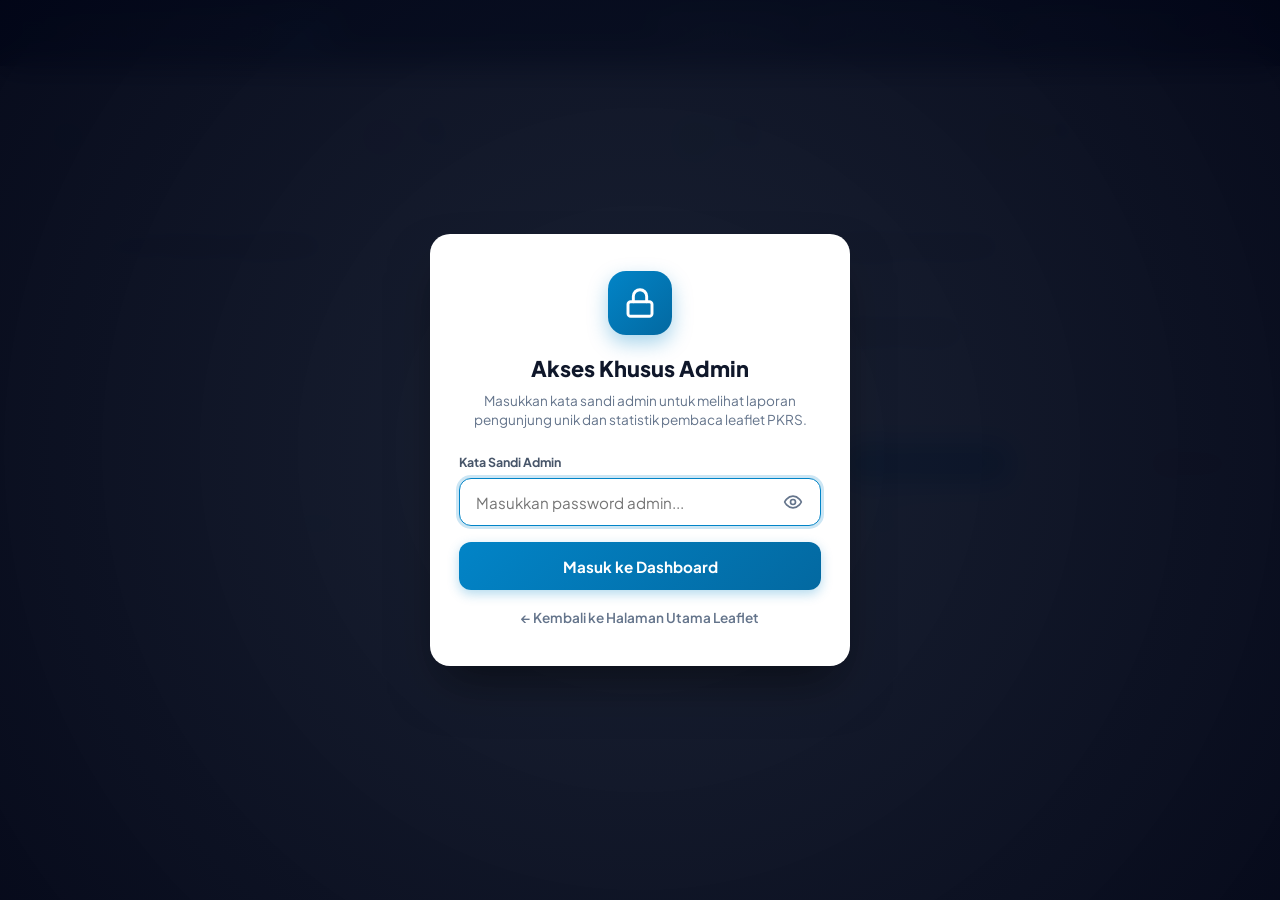
==== laporan.html @ 5af36d16 "feat: sistem pelacakan pengunjung unik (IP & Device ID) dan dashboard laporan admin terproteksi pass" ====
<!DOCTYPE html>
<html lang="id">
<head>
  <meta charset="UTF-8" />
  <meta name="viewport" content="width=device-width, initial-scale=1.0" />
  <title>Laporan Pengunjung Leaflet - Khusus Admin PKRS</title>
  
  <!-- Google Fonts: Plus Jakarta Sans -->
  <link rel="preconnect" href="https://fonts.googleapis.com" />
  <link rel="preconnect" href="https://fonts.gstatic.com" crossorigin />
  <link href="https://fonts.googleapis.com/css2?family=Plus+Jakarta+Sans:wght@400;500;600;700;800&display=swap" rel="stylesheet" />
  
  <!-- Stylesheets -->
  <link rel="stylesheet" href="css/styles.css" />
  
  <style>
    /* Admin Specific Dashboard Styling */
    :root {
      --admin-navy: #0f172a;
      --admin-card-bg: #ffffff;
      --admin-border: #e2e8f0;
    }

    body.admin-body {
      background-color: #f8fafc;
      color: #1e293b;
      min-height: 100vh;
      display: flex;
      flex-direction: column;
    }

    /* Auth Modal Screen */
    .auth-overlay {
      position: fixed;
      inset: 0;
      background: radial-gradient(circle at center, rgba(15, 23, 42, 0.95) 0%, rgba(2, 6, 23, 0.98) 100%);
      backdrop-filter: blur(16px);
      z-index: 1000;
      display: flex;
      align-items: center;
      justify-content: center;
      padding: 20px;
    }

    .auth-card {
      background: #ffffff;
      border-radius: 20px;
      width: 100%;
      max-width: 420px;
      padding: 36px 28px;
      box-shadow: 0 25px 50px -12px rgba(0, 0, 0, 0.5);
      border: 1px solid rgba(255, 255, 255, 0.2);
      text-align: center;
      animation: modalPop 0.3s cubic-bezier(0.16, 1, 0.3, 1) forwards;
    }

    .auth-icon-badge {
      width: 64px;
      height: 64px;
      border-radius: 18px;
      background: linear-gradient(135deg, #0284c7, #0369a1);
      color: white;
      display: flex;
      align-items: center;
      justify-content: center;
      margin: 0 auto 18px;
      box-shadow: 0 8px 20px rgba(2, 132, 199, 0.35);
    }

    .auth-title {
      font-size: 1.35rem;
      font-weight: 800;
      color: #0f172a;
      margin-bottom: 6px;
    }

    .auth-subtitle {
      font-size: 0.85rem;
      color: #64748b;
      margin-bottom: 24px;
      line-height: 1.4;
    }

    .auth-input-group {
      position: relative;
      margin-bottom: 16px;
      text-align: left;
    }

    .auth-input-label {
      font-size: 0.775rem;
      font-weight: 700;
      color: #475569;
      display: block;
      margin-bottom: 6px;
    }

    .auth-input-box {
      position: relative;
      display: flex;
      align-items: center;
    }

    .auth-input {
      width: 100%;
      height: 48px;
      padding: 0 44px 0 16px;
      border: 1.5px solid #cbd5e1;
      border-radius: 12px;
      font-size: 0.95rem;
      font-family: inherit;
      outline: none;
      transition: all 0.2s ease;
    }

    .auth-input:focus {
      border-color: #0284c7;
      box-shadow: 0 0 0 3px rgba(2, 132, 199, 0.2);
    }

    .auth-toggle-pwd {
      position: absolute;
      right: 12px;
      background: none;
      border: none;
      color: #64748b;
      cursor: pointer;
      padding: 6px;
      display: flex;
      align-items: center;
      justify-content: center;
    }

    .auth-error-msg {
      font-size: 0.825rem;
      color: #dc2626;
      background: #fef2f2;
      border: 1px solid #fecaca;
      border-radius: 8px;
      padding: 8px 12px;
      margin-bottom: 16px;
      display: none;
    }

    .auth-btn-submit {
      width: 100%;
      height: 48px;
      background: linear-gradient(135deg, #0284c7, #0369a1);
      color: white;
      border: none;
      border-radius: 12px;
      font-size: 0.95rem;
      font-weight: 700;
      font-family: inherit;
      cursor: pointer;
      box-shadow: 0 4px 12px rgba(2, 132, 199, 0.3);
      transition: all 0.2s ease;
    }

    .auth-btn-submit:hover {
      transform: translateY(-1px);
      box-shadow: 0 6px 16px rgba(2, 132, 199, 0.4);
    }

    .auth-back-link {
      display: inline-block;
      margin-top: 18px;
      font-size: 0.85rem;
      color: #64748b;
      text-decoration: none;
      font-weight: 600;
    }

    .auth-back-link:hover {
      color: #0284c7;
    }

    /* Admin Navbar */
    .admin-navbar {
      background: #0f172a;
      color: white;
      padding: 14px 0;
      box-shadow: 0 4px 12px rgba(0, 0, 0, 0.15);
      position: sticky;
      top: 0;
      z-index: 40;
    }

    .admin-nav-container {
      max-width: 1280px;
      margin: 0 auto;
      padding: 0 20px;
      display: flex;
      align-items: center;
      justify-content: space-between;
      gap: 16px;
      flex-wrap: wrap;
    }

    .admin-brand {
      display: flex;
      align-items: center;
      gap: 12px;
    }

    .admin-badge {
      background: #0284c7;
      color: white;
      font-size: 0.7rem;
      font-weight: 800;
      padding: 3px 8px;
      border-radius: 6px;
      letter-spacing: 0.5px;
    }

    .admin-nav-actions {
      display: flex;
      align-items: center;
      gap: 10px;
      flex-wrap: wrap;
    }

    .admin-btn {
      display: inline-flex;
      align-items: center;
      gap: 6px;
      font-size: 0.8125rem;
      font-weight: 600;
      padding: 8px 14px;
      border-radius: 8px;
      border: 1px solid rgba(255, 255, 255, 0.15);
      background: rgba(255, 255, 255, 0.08);
      color: #f1f5f9;
      cursor: pointer;
      text-decoration: none;
      transition: all 0.2s ease;
    }

    .admin-btn:hover {
      background: rgba(255, 255, 255, 0.18);
      color: white;
    }

    .admin-btn-primary {
      background: #0284c7;
      border-color: #0284c7;
    }

    .admin-btn-primary:hover {
      background: #0369a1;
    }

    .admin-btn-danger {
      background: rgba(220, 38, 38, 0.2);
      color: #fca5a5;
      border-color: rgba(220, 38, 38, 0.4);
    }

    .admin-btn-danger:hover {
      background: #dc2626;
      color: white;
    }

    /* Main Dashboard Layout */
    .admin-main {
      max-width: 1280px;
      margin: 24px auto;
      padding: 0 20px 48px;
      flex: 1;
      width: 100%;
    }

    /* KPI Summary Cards Grid */
    .kpi-grid {
      display: grid;
      grid-template-columns: repeat(auto-fit, minmax(240px, 1fr));
      gap: 16px;
      margin-bottom: 24px;
    }

    .kpi-card {
      background: white;
      border-radius: 16px;
      padding: 20px;
      border: 1px solid #e2e8f0;
      box-shadow: 0 2px 6px rgba(0, 0, 0, 0.03);
      display: flex;
      align-items: center;
      gap: 16px;
    }

    .kpi-icon-wrap {
      width: 52px;
      height: 52px;
      border-radius: 14px;
      display: flex;
      align-items: center;
      justify-content: center;
      flex-shrink: 0;
    }

    .kpi-icon-blue { background: #e0f2fe; color: #0284c7; }
    .kpi-icon-green { background: #dcfce7; color: #16a34a; }
    .kpi-icon-purple { background: #f3e8ff; color: #9333ea; }
    .kpi-icon-amber { background: #fef3c7; color: #d97706; }

    .kpi-value {
      font-size: 1.75rem;
      font-weight: 800;
      color: #0f172a;
      line-height: 1.1;
    }

    .kpi-label {
      font-size: 0.8rem;
      color: #64748b;
      font-weight: 600;
      margin-top: 4px;
    }

    /* Insights Section (Top Leaflet & Categories) */
    .insights-grid {
      display: grid;
      grid-template-columns: 1.5fr 1fr;
      gap: 18px;
      margin-bottom: 24px;
    }

    .insight-card {
      background: white;
      border-radius: 16px;
      border: 1px solid #e2e8f0;
      padding: 22px;
      box-shadow: 0 2px 6px rgba(0, 0, 0, 0.03);
    }

    .insight-card-title {
      font-size: 1.05rem;
      font-weight: 800;
      color: #0f172a;
      margin-bottom: 16px;
      display: flex;
      align-items: center;
      justify-content: space-between;
    }

    .top-item-row {
      margin-bottom: 14px;
    }

    .top-item-meta {
      display: flex;
      justify-content: space-between;
      font-size: 0.85rem;
      font-weight: 600;
      margin-bottom: 6px;
    }

    .top-item-bar-bg {
      height: 8px;
      background: #f1f5f9;
      border-radius: 999px;
      overflow: hidden;
    }

    .top-item-bar-fill {
      height: 100%;
      background: linear-gradient(90deg, #0284c7, #38bdf8);
      border-radius: 999px;
      transition: width 0.5s ease;
    }

    /* Table Toolbar */
    .table-toolbar {
      background: white;
      border-radius: 16px 16px 0 0;
      border: 1px solid #e2e8f0;
      border-bottom: none;
      padding: 16px 20px;
      display: flex;
      align-items: center;
      justify-content: space-between;
      gap: 12px;
      flex-wrap: wrap;
    }

    .table-toolbar-left {
      display: flex;
      align-items: center;
      gap: 10px;
      flex: 1;
      min-width: 260px;
    }

    .table-search-input {
      width: 100%;
      max-width: 320px;
      height: 40px;
      padding: 0 14px;
      border: 1px solid #cbd5e1;
      border-radius: 8px;
      font-size: 0.85rem;
      font-family: inherit;
      outline: none;
    }

    .table-filter-select {
      height: 40px;
      padding: 0 12px;
      border: 1px solid #cbd5e1;
      border-radius: 8px;
      font-size: 0.85rem;
      font-family: inherit;
      background: white;
      outline: none;
    }

    .table-toolbar-right {
      display: flex;
      align-items: center;
      gap: 8px;
    }

    /* Logs Table Card */
    .table-container {
      background: white;
      border: 1px solid #e2e8f0;
      border-radius: 0 0 16px 16px;
      overflow-x: auto;
      box-shadow: 0 2px 6px rgba(0, 0, 0, 0.03);
    }

    .data-table {
      width: 100%;
      border-collapse: collapse;
      text-align: left;
      font-size: 0.85rem;
    }

    .data-table th {
      background: #f8fafc;
      color: #475569;
      font-weight: 700;
      padding: 12px 16px;
      border-bottom: 1.5px solid #e2e8f0;
      white-space: nowrap;
    }

    .data-table td {
      padding: 12px 16px;
      border-bottom: 1px solid #f1f5f9;
      color: #1e293b;
      vertical-align: middle;
    }

    .data-table tr:hover td {
      background: #f8fafc;
    }

    .badge-ip {
      font-family: monospace;
      background: #f1f5f9;
      color: #0f172a;
      padding: 3px 7px;
      border-radius: 6px;
      font-size: 0.775rem;
      border: 1px solid #e2e8f0;
    }

    .badge-user {
      font-family: monospace;
      background: #eff6ff;
      color: #1d4ed8;
      padding: 3px 7px;
      border-radius: 6px;
      font-size: 0.775rem;
      font-weight: 700;
    }

    .badge-action-preview {
      background: #e0f2fe;
      color: #0369a1;
      font-weight: 700;
      font-size: 0.75rem;
      padding: 3px 8px;
      border-radius: 999px;
    }

    .badge-action-download {
      background: #dcfce7;
      color: #15803d;
      font-weight: 700;
      font-size: 0.75rem;
      padding: 3px 8px;
      border-radius: 999px;
    }

    .badge-action-drive {
      background: #ffedd5;
      color: #c2410c;
      font-weight: 700;
      font-size: 0.75rem;
      padding: 3px 8px;
      border-radius: 999px;
    }

    /* Modal Panduan Webhook */
    .guide-modal {
      position: fixed;
      inset: 0;
      background: rgba(15, 23, 42, 0.75);
      backdrop-filter: blur(8px);
      z-index: 200;
      display: none;
      align-items: center;
      justify-content: center;
      padding: 20px;
    }

    .guide-modal.active {
      display: flex;
    }

    .guide-window {
      background: white;
      border-radius: 20px;
      width: 100%;
      max-width: 680px;
      max-height: 90vh;
      display: flex;
      flex-direction: column;
      overflow: hidden;
      box-shadow: 0 25px 50px -12px rgba(0, 0, 0, 0.35);
    }

    .guide-header {
      padding: 18px 24px;
      border-bottom: 1px solid #e2e8f0;
      display: flex;
      align-items: center;
      justify-content: space-between;
    }

    .guide-body {
      padding: 24px;
      overflow-y: auto;
      font-size: 0.9rem;
      line-height: 1.6;
    }

    .code-block-box {
      background: #0f172a;
      color: #e2e8f0;
      padding: 14px;
      border-radius: 10px;
      font-family: monospace;
      font-size: 0.8rem;
      overflow-x: auto;
      margin: 12px 0;
      position: relative;
    }

    /* Print Styles */
    @media print {
      .auth-overlay, .admin-navbar, .table-toolbar, .guide-modal {
        display: none !important;
      }
      body { background: white !important; }
      .admin-main { max-width: 100% !important; margin: 0 !important; padding: 0 !important; }
      .kpi-card, .insight-card, .table-container { border: 1px solid #ccc !important; box-shadow: none !important; }
    }

    /* Responsive */
    @media (max-width: 768px) {
      .insights-grid { grid-template-columns: 1fr; }
      .table-toolbar { flex-direction: column; align-items: stretch; }
      .table-toolbar-left { flex-direction: column; }
      .table-search-input { max-width: 100%; }
      .admin-nav-actions { width: 100%; justify-content: flex-start; }
    }
  </style>
</head>
<body class="admin-body">

  <!-- 1. Overlay Login Password -->
  <div class="auth-overlay" id="auth-overlay">
    <div class="auth-card">
      <div class="auth-icon-badge">
        <svg width="32" height="32" viewBox="0 0 24 24" fill="none" stroke="currentColor" stroke-width="2.2" stroke-linecap="round" stroke-linejoin="round">
          <rect width="18" height="11" x="3" y="11" rx="2" ry="2"/>
          <path d="M7 11V7a5 5 0 0 1 10 0v4"/>
        </svg>
      </div>
      <h1 class="auth-title">Akses Khusus Admin</h1>
      <p class="auth-subtitle">Masukkan kata sandi admin untuk melihat laporan pengunjung unik dan statistik pembaca leaflet PKRS.</p>

      <div class="auth-error-msg" id="auth-error">Kata sandi yang Anda masukkan salah!</div>

      <form id="auth-form" onsubmit="handleAuthSubmit(event)">
        <div class="auth-input-group">
          <label class="auth-input-label" for="admin-pwd">Kata Sandi Admin</label>
          <div class="auth-input-box">
            <input 
              type="password" 
              id="admin-pwd" 
              class="auth-input" 
              placeholder="Masukkan password admin..." 
              required 
              autocomplete="current-password"
            />
            <button type="button" class="auth-toggle-pwd" id="auth-toggle-btn" title="Lihat/Sembunyikan Sandi">
              <svg id="eye-icon" width="20" height="20" viewBox="0 0 24 24" fill="none" stroke="currentColor" stroke-width="2"><path d="M2 12s3-7 10-7 10 7 10 7-3 7-10 7-10-7-10-7Z"/><circle cx="12" cy="12" r="3"/></svg>
            </button>
          </div>
        </div>

        <button type="submit" class="auth-btn-submit" id="btn-login">
          Masuk ke Dashboard
        </button>
      </form>

      <a href="index.html" class="auth-back-link">← Kembali ke Halaman Utama Leaflet</a>
    </div>
  </div>

  <!-- 2. Header / Navigasi Admin -->
  <header class="admin-navbar">
    <div class="admin-nav-container">
      <div class="admin-brand">
        <svg width="24" height="24" viewBox="0 0 24 24" fill="none" stroke="#38bdf8" stroke-width="2.2">
          <path d="M4 19.5v-15A2.5 2.5 0 0 1 6.5 2H20v20H6.5a2.5 2.5 0 0 1-2.5-2.5Z"/>
          <path d="M6 6h10"/><path d="M6 10h10"/><path d="M6 14h6"/>
        </svg>
        <div>
          <span style="font-weight: 800; font-size: 1.05rem;">Laporan Pengunjung PKRS</span>
          <span class="admin-badge">ADMIN</span>
        </div>
      </div>

      <div class="admin-nav-actions">
        <button class="admin-btn" id="btn-refresh" title="Muat Ulang Log Terbaru">
          <svg width="15" height="15" viewBox="0 0 24 24" fill="none" stroke="currentColor" stroke-width="2"><path d="M3 12a9 9 0 0 1 9-9 9.75 9.75 0 0 1 6.74 2.74L21 8"/><path d="M21 3v5h-5"/><path d="M21 12a9 9 0 0 1-9 9 9.75 9.75 0 0 1-6.74-2.74L3 16"/><path d="M8 16H3v5"/></svg>
          Segarkan Data
        </button>
        <button class="admin-btn" id="btn-guide" title="Petunjuk Hubungkan ke Google Sheet">
          <svg width="15" height="15" viewBox="0 0 24 24" fill="none" stroke="currentColor" stroke-width="2"><circle cx="12" cy="12" r="10"/><path d="M9.09 9a3 3 0 0 1 5.83 1c0 2-3 3-3 3"/><line x1="12" y1="17" x2="12.01" y2="17"/></svg>
          Panduan Google Sheet
        </button>
        <a href="index.html" class="admin-btn">
          <svg width="15" height="15" viewBox="0 0 24 24" fill="none" stroke="currentColor" stroke-width="2"><path d="m3 9 9-7 9 7v11a2 2 0 0 1-2 2H5a2 2 0 0 1-2-2z"/><polyline points="9 22 9 12 15 12 15 22"/></svg>
          Buka Katalog Web
        </a>
        <button class="admin-btn admin-btn-danger" id="btn-logout" title="Keluar dari mode admin">
          Keluar
        </button>
      </div>
    </div>
  </header>

  <!-- 3. Dashboard Konten -->
  <main class="admin-main">
    
    <!-- KPI Metrics -->
    <div class="kpi-grid">
      <!-- Pengunjung Unik -->
      <div class="kpi-card">
        <div class="kpi-icon-wrap kpi-icon-blue">
          <svg width="26" height="26" viewBox="0 0 24 24" fill="none" stroke="currentColor" stroke-width="2"><path d="M16 21v-2a4 4 0 0 0-4-4H6a4 4 0 0 0-4 4v2"/><circle cx="9" cy="7" r="4"/><path d="M22 21v-2a4 4 0 0 0-3-3.87"/><path d="M16 3.13a4 4 0 0 1 0 7.75"/></svg>
        </div>
        <div>
          <div class="kpi-value" id="stat-unique-visitors">0</div>
          <div class="kpi-label">Pengunjung Unik (IP / ID)</div>
        </div>
      </div>

      <!-- Dibaca (Pratinjau) -->
      <div class="kpi-card">
        <div class="kpi-icon-wrap kpi-icon-purple">
          <svg width="26" height="26" viewBox="0 0 24 24" fill="none" stroke="currentColor" stroke-width="2"><path d="M2 12s3-7 10-7 10 7 10 7-3 7-10 7-10-7-10-7Z"/><circle cx="12" cy="12" r="3"/></svg>
        </div>
        <div>
          <div class="kpi-value" id="stat-total-views">0</div>
          <div class="kpi-label">Total Dibaca (Pratinjau)</div>
        </div>
      </div>

      <!-- Unduhan PDF -->
      <div class="kpi-card">
        <div class="kpi-icon-wrap kpi-icon-green">
          <svg width="26" height="26" viewBox="0 0 24 24" fill="none" stroke="currentColor" stroke-width="2"><path d="M21 15v4a2 2 0 0 1-2 2H5a2 2 0 0 1-2-2v-4"/><polyline points="7 10 12 15 17 10"/><line x1="12" y1="15" x2="12" y2="3"/></svg>
        </div>
        <div>
          <div class="kpi-value" id="stat-total-downloads">0</div>
          <div class="kpi-label">Total Unduhan File PDF</div>
        </div>
      </div>

      <!-- Total Interaksi -->
      <div class="kpi-card">
        <div class="kpi-icon-wrap kpi-icon-amber">
          <svg width="26" height="26" viewBox="0 0 24 24" fill="none" stroke="currentColor" stroke-width="2"><activity><polyline points="22 12 18 12 15 21 9 3 6 12 2 12"/></activity></svg>
        </div>
        <div>
          <div class="kpi-value" id="stat-total-actions">0</div>
          <div class="kpi-label">Total Semua Interaksi</div>
        </div>
      </div>
    </div>

    <!-- Insights Grid (Top Leaflets & Category Breakdown) -->
    <div class="insights-grid">
      <!-- Top 5 Leaflet Terpopuler -->
      <div class="insight-card">
        <div class="insight-card-title">
          <span>🏆 Top Leaflet Paling Sering Diakses</span>
          <span style="font-size: 0.75rem; color: #64748b; font-weight: normal;">Berdasarkan Pembaca & Unduhan</span>
        </div>
        <div id="top-leaflets-list">
          <p style="color: #94a3b8; font-size: 0.85rem;">Belum ada aktivitas pembacaan leaflet.</p>
        </div>
      </div>

      <!-- Distribusi Perangkat & Kategori -->
      <div class="insight-card">
        <div class="insight-card-title">
          <span>📱 Perangkat Pengunjung</span>
        </div>
        <div id="device-distribution-list">
          <p style="color: #94a3b8; font-size: 0.85rem;">Belum ada data perangkat.</p>
        </div>

        <div class="insight-card-title" style="margin-top: 24px;">
          <span>🏷️ Distribusi Kategori</span>
        </div>
        <div id="category-distribution-list">
          <p style="color: #94a3b8; font-size: 0.85rem;">Belum ada data kategori.</p>
        </div>
      </div>
    </div>

    <!-- Tabel Toolbar & Data Log -->
    <div class="table-toolbar">
      <div class="table-toolbar-left">
        <input 
          type="text" 
          class="table-search-input" 
          id="table-search" 
          placeholder="Cari Judul, IP, atau ID Pengunjung..." 
        />
        <select class="table-filter-select" id="filter-action">
          <option value="all">Semua Jenis Aksi</option>
          <option value="Pratinjau Leaflet">Pratinjau Saja</option>
          <option value="Unduh PDF">Unduh PDF Saja</option>
          <option value="Buka Google Drive">Buka Drive Saja</option>
        </select>
      </div>

      <div class="table-toolbar-right">
        <button class="admin-btn admin-btn-primary" id="btn-export-csv" title="Unduh data dalam format CSV/Excel">
          <svg width="15" height="15" viewBox="0 0 24 24" fill="none" stroke="currentColor" stroke-width="2"><path d="M21 15v4a2 2 0 0 1-2 2H5a2 2 0 0 1-2-2v-4"/><polyline points="7 10 12 15 17 10"/><line x1="12" y1="15" x2="12" y2="3"/></svg>
          Ekspor CSV / Excel
        </button>
        <button class="admin-btn" id="btn-print" title="Cetak Laporan atau Simpan sebagai PDF">
          <svg width="15" height="15" viewBox="0 0 24 24" fill="none" stroke="currentColor" stroke-width="2"><polyline points="6 9 6 2 18 2 18 9"/><path d="M6 18H4a2 2 0 0 1-2-2v-5a2 2 0 0 1 2-2h16a2 2 0 0 1 2 2v5a2 2 0 0 1-2 2h-2"/><rect width="12" height="8" x="6" y="14"/></svg>
          Cetak PDF
        </button>
        <button class="admin-btn admin-btn-danger" id="btn-clear-logs" title="Hapus seluruh log lokal">
          Hapus Log
        </button>
      </div>
    </div>

    <!-- Data Table Container -->
    <div class="table-container">
      <table class="data-table">
        <thead>
          <tr>
            <th style="width: 50px;">No</th>
            <th>Waktu (WIB)</th>
            <th>IP Address</th>
            <th>ID Pengunjung</th>
            <th>Judul Leaflet</th>
            <th>Kategori</th>
            <th>Aksi</th>
            <th>Perangkat</th>
          </tr>
        </thead>
        <tbody id="logs-table-body">
          <tr>
            <td colspan="8" style="text-align: center; color: #64748b; padding: 32px;">
              Memuat data log pengunjung...
            </td>
          </tr>
        </tbody>
      </table>
    </div>

  </main>

  <!-- 4. Modal Panduan Google Sheets Webhook -->
  <div class="guide-modal" id="guide-modal">
    <div class="guide-window">
      <div class="guide-header">
        <h3 style="font-weight: 800; font-size: 1.15rem; color: #0f172a;">
          📄 Panduan Sinkronisasi Google Sheets
        </h3>
        <button class="modal-close-btn" id="btn-close-guide">&times;</button>
      </div>
      <div class="guide-body">
        <p>Agar setiap pengunjung yang mengakses leaflet otomatis tercatat ke spreadsheet rumah sakit Anda secara online, ikuti langkah berikut (hanya 1 menit):</p>
        
        <ol style="margin-left: 20px; margin-top: 10px; display: flex; flex-direction: column; gap: 8px;">
          <li>Buka <strong>Google Spreadsheet</strong> baru di Google Drive Anda.</li>
          <li>Klik menu <strong>Ekstensi (Extensions)</strong> &rarr; <strong>Apps Script</strong>.</li>
          <li>Hapus semua isi editor, lalu salin dan tempel kode skrip di bawah ini:</li>
        </ol>

        <div class="code-block-box" id="script-code-display">
// Salin isi dari file: google-apps-script-template.js
        </div>
        <button class="admin-btn admin-btn-primary" id="btn-copy-code" style="margin-bottom: 14px;">
          Salin Seluruh Kode Script
        </button>

        <ol start="4" style="margin-left: 20px; display: flex; flex-direction: column; gap: 8px;">
          <li>Klik <strong>Simpan (Save 💾)</strong>.</li>
          <li>Klik tombol biru <strong>Terapkan (Deploy)</strong> &rarr; <strong>Penerapan baru (New deployment)</strong>.</li>
          <li>Pilih jenis <strong>Aplikasi Web (Web app)</strong>.</li>
          <li>Atur <strong>"Akses: Siapa saja (Anyone)"</strong> &rarr; klik <strong>Terapkan</strong>.</li>
          <li>Salin <strong>URL Aplikasi Web</strong> yang dihasilkan (berawalan <code>https://script.google.com/macros/s/...</code>).</li>
          <li>Buka file <code>js/config.js</code> di proyek ini dan tempel di baris <code>TRACKER_WEBHOOK_URL: "URL_ANDA"</code>.</li>
        </ol>
      </div>
    </div>
  </div>

  <!-- Scripts -->
  <script src="js/config.js"></script>
  <script src="js/tracker.js"></script>
  <script>
    // Inisialisasi State Laporan
    let allLogs = [];
    let filteredLogs = [];

    // Cek status sesi login
    document.addEventListener("DOMContentLoaded", () => {
      const isAuth = sessionStorage.getItem("pkrs_admin_auth") === "true";
      const overlay = document.getElementById("auth-overlay");

      if (isAuth) {
        overlay.style.display = "none";
        loadDashboardData();
      } else {
        overlay.style.display = "flex";
        document.getElementById("admin-pwd").focus();
      }

      setupAdminListeners();
    });

    // Form Submit Login
    function handleAuthSubmit(e) {
      e.preventDefault();
      const inputPwd = document.getElementById("admin-pwd").value;
      const errorMsg = document.getElementById("auth-error");
      const defaultPwd = window.APP_CONFIG?.ADMIN_PASSWORD || "adminpkrs2026";

      if (inputPwd === defaultPwd) {
        sessionStorage.setItem("pkrs_admin_auth", "true");
        document.getElementById("auth-overlay").style.display = "none";
        errorMsg.style.display = "none";
        loadDashboardData();
      } else {
        errorMsg.style.display = "block";
        document.getElementById("admin-pwd").value = "";
        document.getElementById("admin-pwd").focus();
      }
    }

    // Toggle Password Visibility
    document.getElementById("auth-toggle-btn").addEventListener("click", () => {
      const input = document.getElementById("admin-pwd");
      input.type = input.type === "password" ? "text" : "password";
    });

    // Setup Admin Event Listeners
    function setupAdminListeners() {
      // Logout
      document.getElementById("btn-logout").addEventListener("click", () => {
        if (confirm("Apakah Anda yakin ingin keluar dari halaman laporan admin?")) {
          sessionStorage.removeItem("pkrs_admin_auth");
          window.location.reload();
        }
      });

      // Refresh
      document.getElementById("btn-refresh").addEventListener("click", () => {
        loadDashboardData();
      });

      // Search & Filter
      document.getElementById("table-search").addEventListener("input", applyFilters);
      document.getElementById("filter-action").addEventListener("change", applyFilters);

      // Export CSV
      document.getElementById("btn-export-csv").addEventListener("click", exportToCSV);

      // Print PDF
      document.getElementById("btn-print").addEventListener("click", () => {
        window.print();
      });

      // Clear Logs
      document.getElementById("btn-clear-logs").addEventListener("click", () => {
        if (confirm("Hapus seluruh log lokal? Tindakan ini tidak dapat dibatalkan (data di Google Sheet jika ada tetap aman).")) {
          window.VisitorTracker.clearLocalLogs();
          loadDashboardData();
        }
      });

      // Guide Modal
      const guideModal = document.getElementById("guide-modal");
      document.getElementById("btn-guide").addEventListener("click", () => {
        guideModal.classList.add("active");
        fetchGuideCode();
      });
      document.getElementById("btn-close-guide").addEventListener("click", () => {
        guideModal.classList.remove("active");
      });
      guideModal.addEventListener("click", (e) => {
        if (e.target === guideModal) guideModal.classList.remove("active");
      });

      // Copy Script Code
      document.getElementById("btn-copy-code").addEventListener("click", () => {
        const codeText = document.getElementById("script-code-display").textContent;
        navigator.clipboard.writeText(codeText).then(() => {
          alert("Kode Google Apps Script berhasil disalin ke clipboard!");
        });
      });
    }

    async function fetchGuideCode() {
      try {
        const res = await fetch("google-apps-script-template.js");
        if (res.ok) {
          const text = await res.text();
          document.getElementById("script-code-display").textContent = text;
        }
      } catch (e) {
        // Biarkan teks default jika tidak dapat dimuat
      }
    }

    // Load & Render Data
    function loadDashboardData() {
      // Ambil log lokal
      allLogs = window.VisitorTracker.getLocalLogs();
      applyFilters();
    }

    function applyFilters() {
      const search = document.getElementById("table-search").value.toLowerCase().trim();
      const actionFilter = document.getElementById("filter-action").value;

      filteredLogs = allLogs.filter((item) => {
        const matchSearch =
          !search ||
          (item.leaflet_title && item.leaflet_title.toLowerCase().includes(search)) ||
          (item.ip && item.ip.toLowerCase().includes(search)) ||
          (item.visitor_id && item.visitor_id.toLowerCase().includes(search)) ||
          (item.leaflet_category && item.leaflet_category.toLowerCase().includes(search));

        const matchAction = actionFilter === "all" || item.action === actionFilter;
        return matchSearch && matchAction;
      });

      renderKPIs(allLogs);
      renderTopLeaflets(allLogs);
      renderDistributions(allLogs);
      renderTable(filteredLogs);
    }

    function renderKPIs(logs) {
      // 1. Pengunjung Unik (Kombinasi Distinct IP & Visitor ID)
      const uniqueKeys = new Set();
      let totalViews = 0;
      let totalDownloads = 0;

      logs.forEach((item) => {
        const key = `${item.ip || 'no-ip'}_${item.visitor_id || 'no-id'}`;
        uniqueKeys.add(key);

        if (item.action === "Pratinjau Leaflet") totalViews++;
        if (item.action === "Unduh PDF") totalDownloads++;
      });

      document.getElementById("stat-unique-visitors").textContent = uniqueKeys.size;
      document.getElementById("stat-total-views").textContent = totalViews;
      document.getElementById("stat-total-downloads").textContent = totalDownloads;
      document.getElementById("stat-total-actions").textContent = logs.length;
    }

    function renderTopLeaflets(logs) {
      const listContainer = document.getElementById("top-leaflets-list");
      if (logs.length === 0) {
        listContainer.innerHTML = `<p style="color: #94a3b8; font-size: 0.85rem; padding: 12px 0;">Belum ada aktivitas pembacaan leaflet.</p>`;
        return;
      }

      // Hitung frekuensi per leaflet
      const counts = {};
      logs.forEach((item) => {
        if (!item.leaflet_title || item.leaflet_title === "-") return;
        const key = item.leaflet_title;
        counts[key] = (counts[key] || 0) + 1;
      });

      // Urutkan terbesar
      const sorted = Object.entries(counts).sort((a, b) => b[1] - a[1]).slice(0, 5);
      const maxCount = sorted[0] ? sorted[0][1] : 1;

      let html = "";
      sorted.forEach(([title, count], idx) => {
        const pct = Math.round((count / maxCount) * 100);
        html += `
          <div class="top-item-row">
            <div class="top-item-meta">
              <span><strong>#${idx + 1}</strong> ${escapeHtml(title)}</span>
              <span style="color: #0284c7;">${count} kali diakses</span>
            </div>
            <div class="top-item-bar-bg">
              <div class="top-item-bar-fill" style="width: ${pct}%"></div>
            </div>
          </div>
        `;
      });

      listContainer.innerHTML = html;
    }

    function renderDistributions(logs) {
      // Perangkat
      const deviceList = document.getElementById("device-distribution-list");
      const categoryList = document.getElementById("category-distribution-list");

      if (logs.length === 0) {
        deviceList.innerHTML = `<p style="color: #94a3b8; font-size: 0.85rem;">Belum ada data.</p>`;
        categoryList.innerHTML = `<p style="color: #94a3b8; font-size: 0.85rem;">Belum ada data.</p>`;
        return;
      }

      const devices = {};
      const categories = {};

      logs.forEach((item) => {
        const dev = item.device || "Lainnya";
        devices[dev] = (devices[dev] || 0) + 1;

        const cat = item.leaflet_category || "Umum";
        categories[cat] = (categories[cat] || 0) + 1;
      });

      let devHtml = "";
      Object.entries(devices).forEach(([dev, count]) => {
        const pct = Math.round((count / logs.length) * 100);
        devHtml += `
          <div style="display: flex; justify-content: space-between; font-size: 0.825rem; margin-bottom: 6px;">
            <span>${escapeHtml(dev)}</span>
            <span style="font-weight: 700;">${count} (${pct}%)</span>
          </div>
        `;
      });
      deviceList.innerHTML = devHtml;

      let catHtml = "";
      Object.entries(categories).forEach(([cat, count]) => {
        const pct = Math.round((count / logs.length) * 100);
        catHtml += `
          <div style="display: flex; justify-content: space-between; font-size: 0.825rem; margin-bottom: 6px;">
            <span>${escapeHtml(cat)}</span>
            <span style="font-weight: 700;">${count} (${pct}%)</span>
          </div>
        `;
      });
      categoryList.innerHTML = catHtml;
    }

    function renderTable(logs) {
      const tbody = document.getElementById("logs-table-body");
      if (logs.length === 0) {
        tbody.innerHTML = `
          <tr>
            <td colspan="8" style="text-align: center; color: #94a3b8; padding: 40px;">
              Tidak ada data log yang sesuai dengan filter pencarian.
            </td>
          </tr>
        `;
        return;
      }

      let html = "";
      logs.forEach((item, index) => {
        let actionBadge = `<span class="badge-action-preview">Pratinjau</span>`;
        if (item.action === "Unduh PDF") {
          actionBadge = `<span class="badge-action-download">Unduh PDF</span>`;
        } else if (item.action === "Buka Google Drive") {
          actionBadge = `<span class="badge-action-drive">Buka Drive</span>`;
        }

        html += `
          <tr>
            <td>${index + 1}</td>
            <td style="white-space: nowrap; font-size: 0.8rem; color: #64748b;">${escapeHtml(item.timestamp)}</td>
            <td><span class="badge-ip">${escapeHtml(item.ip || "-")}</span></td>
            <td><span class="badge-user">${escapeHtml(item.visitor_id || "-")}</span></td>
            <td>
              <strong style="color: #0f172a;">${escapeHtml(item.leaflet_title || "-")}</strong>
              ${item.leaflet_code ? `<br><small style="color: #64748b;">${escapeHtml(item.leaflet_code)}</small>` : ""}
            </td>
            <td><span style="font-size: 0.775rem; color: #475569;">${escapeHtml(item.leaflet_category || "-")}</span></td>
            <td>${actionBadge}</td>
            <td style="font-size: 0.8rem; color: #475569;">${escapeHtml(item.device || "-")}</td>
          </tr>
        `;
      });

      tbody.innerHTML = html;
    }

    // Ekspor ke CSV / Excel
    function exportToCSV() {
      if (filteredLogs.length === 0) {
        alert("Tidak ada data log untuk diekspor!");
        return;
      }

      const headers = ["No", "Waktu (WIB)", "IP Address", "ID Pengunjung", "Kode Leaflet", "Judul Leaflet", "Kategori", "Aksi", "Perangkat"];
      const rows = filteredLogs.map((item, idx) => [
        idx + 1,
        `"${item.timestamp || ''}"`,
        `"${item.ip || ''}"`,
        `"${item.visitor_id || ''}"`,
        `"${item.leaflet_code || ''}"`,
        `"${(item.leaflet_title || '').replace(/"/g, '""')}"`,
        `"${item.leaflet_category || ''}"`,
        `"${item.action || ''}"`,
        `"${item.device || ''}"`
      ]);

      const csvContent = "data:text/csv;charset=utf-8,\uFEFF" + [headers.join(","), ...rows.map(r => r.join(","))].join("\n");
      const encodedUri = encodeURI(csvContent);
      const link = document.createElement("a");
      const dateStr = new Date().toISOString().split("T")[0];
      link.setAttribute("href", encodedUri);
      link.setAttribute("download", `Laporan_Pengunjung_Leaflet_PKRS_${dateStr}.csv`);
      document.body.appendChild(link);
      link.click();
      document.body.removeChild(link);
    }

    function escapeHtml(str) {
      if (!str) return "";
      return String(str)
        .replace(/&/g, "&amp;")
        .replace(/</g, "&lt;")
        .replace(/>/g, "&gt;")
        .replace(/"/g, "&quot;")
        .replace(/'/g, "&#039;");
    }
  </script>
</body>
</html>
---- css/styles.css ----
/* ==========================================================================
   PORTAL KATALOG LEAFLET EDUKASI KESEHATAN
   Modern, Clean, Trustworthy, Medical Aesthetics & Responsive Design
   ========================================================================== */

:root {
  /* Color Palette: Clinical Clean & Calming Medical Teal/Cyan */
  --primary: #0284c7;
  --primary-hover: #0369a1;
  --primary-light: #e0f2fe;
  --primary-glow: rgba(2, 132, 199, 0.25);

  --accent-teal: #0d9488;
  --accent-teal-light: #ccfbf1;
  --accent-emerald: #10b981;

  --bg-main: #f8fafc;
  --bg-surface: #ffffff;
  --bg-surface-elevated: #ffffff;
  --bg-card: #ffffff;
  --bg-card-hover: #f1f5f9;

  --text-main: #0f172a;
  --text-muted: #64748b;
  --text-subtle: #94a3b8;
  --text-inverse: #ffffff;

  --border-light: #e2e8f0;
  --border-focus: #38bdf8;

  /* Elevation Shadows */
  --shadow-sm: 0 1px 2px 0 rgba(0, 0, 0, 0.05);
  --shadow-md: 0 4px 6px -1px rgba(0, 0, 0, 0.07), 0 2px 4px -2px rgba(0, 0, 0, 0.05);
  --shadow-lg: 0 10px 15px -3px rgba(0, 0, 0, 0.08), 0 4px 6px -4px rgba(0, 0, 0, 0.04);
  --shadow-xl: 0 20px 25px -5px rgba(0, 0, 0, 0.1), 0 8px 10px -6px rgba(0, 0, 0, 0.04);
  --shadow-card-hover: 0 16px 32px -8px rgba(2, 132, 199, 0.16);

  /* Radius */
  --radius-sm: 6px;
  --radius-md: 10px;
  --radius-lg: 16px;
  --radius-xl: 24px;
  --radius-full: 9999px;

  /* Transitions */
  --transition-fast: 150ms cubic-bezier(0.4, 0, 0.2, 1);
  --transition-base: 250ms cubic-bezier(0.4, 0, 0.2, 1);
  --transition-smooth: 350ms cubic-bezier(0.16, 1, 0.3, 1);
}

/* Reset & Base Setup */
*, *::before, *::after {
  box-sizing: border-box;
  margin: 0;
  padding: 0;
}

html {
  scroll-behavior: smooth;
  font-family: 'Plus Jakarta Sans', system-ui, -apple-system, BlinkMacSystemFont, 'Segoe UI', Roboto, sans-serif;
  background-color: var(--bg-main);
  color: var(--text-main);
  line-height: 1.5;
  -webkit-font-smoothing: antialiased;
}

body {
  min-height: 100vh;
  display: flex;
  flex-direction: column;
}

/* Background Ambient Glow */
.bg-ambient {
  position: fixed;
  top: 0;
  left: 0;
  right: 0;
  height: 480px;
  background: radial-gradient(circle at 50% -20%, rgba(2, 132, 199, 0.12), rgba(13, 148, 136, 0.06) 50%, transparent 80%);
  pointer-events: none;
  z-index: 0;
}

.container {
  width: 100%;
  max-width: 1240px;
  margin: 0 auto;
  padding: 0 20px;
  position: relative;
  z-index: 1;
}

/* ==========================================================================
   Header & Navigation
   ========================================================================== */
.site-header {
  position: sticky;
  top: 0;
  z-index: 40;
  background: rgba(255, 255, 255, 0.85);
  backdrop-filter: blur(12px);
  -webkit-backdrop-filter: blur(12px);
  border-bottom: 1px solid var(--border-light);
  transition: all var(--transition-base);
}

.nav-wrapper {
  display: flex;
  align-items: center;
  justify-content: space-between;
  height: 72px;
}

.brand-logo {
  display: flex;
  align-items: center;
  gap: 12px;
  text-decoration: none;
  color: var(--text-main);
}

.brand-icon-box {
  width: 44px;
  height: 44px;
  border-radius: var(--radius-md);
  background: linear-gradient(135deg, var(--primary), var(--accent-teal));
  display: flex;
  align-items: center;
  justify-content: center;
  color: white;
  box-shadow: 0 4px 10px var(--primary-glow);
}

.brand-icon-box svg {
  width: 24px;
  height: 24px;
}

.brand-meta {
  display: flex;
  flex-direction: column;
}

.brand-title {
  font-size: 1.15rem;
  font-weight: 700;
  letter-spacing: -0.02em;
  color: var(--text-main);
}

.brand-subtitle {
  font-size: 0.75rem;
  font-weight: 600;
  color: var(--primary);
  text-transform: uppercase;
  letter-spacing: 0.06em;
}

.header-actions {
  display: flex;
  align-items: center;
  gap: 12px;
}

.btn {
  display: inline-flex;
  align-items: center;
  justify-content: center;
  gap: 8px;
  font-size: 0.875rem;
  font-weight: 600;
  padding: 8px 16px;
  border-radius: var(--radius-full);
  border: 1px solid transparent;
  cursor: pointer;
  text-decoration: none;
  transition: all var(--transition-base);
  user-select: none;
}

.btn svg {
  width: 18px;
  height: 18px;
}

.btn-outline {
  background: var(--bg-surface);
  border-color: var(--border-light);
  color: var(--text-main);
  box-shadow: var(--shadow-sm);
}

.btn-outline:hover {
  background: var(--bg-card-hover);
  border-color: var(--primary);
  color: var(--primary);
}

.btn-primary {
  background: linear-gradient(135deg, var(--primary), var(--accent-teal));
  color: var(--text-inverse);
  box-shadow: 0 4px 12px var(--primary-glow);
}

.btn-primary:hover {
  filter: brightness(1.08);
  box-shadow: 0 6px 16px var(--primary-glow);
  transform: translateY(-1px);
}

/* ==========================================================================
   Hero Section
   ========================================================================== */
.hero-section {
  padding: 48px 0 28px;
  text-align: center;
}

.hero-badge {
  display: inline-flex;
  align-items: center;
  gap: 8px;
  padding: 6px 14px;
  border-radius: var(--radius-full);
  background: var(--primary-light);
  color: var(--primary-hover);
  font-size: 0.8125rem;
  font-weight: 600;
  margin-bottom: 16px;
  border: 1px solid rgba(2, 132, 199, 0.2);
}

.hero-title {
  font-size: clamp(2rem, 4vw, 2.75rem);
  font-weight: 800;
  letter-spacing: -0.03em;
  line-height: 1.2;
  margin-bottom: 14px;
  color: #0f172a;
}

.hero-title span {
  background: linear-gradient(135deg, var(--primary), var(--accent-teal));
  -webkit-background-clip: text;
  -webkit-text-fill-color: transparent;
}

.hero-description {
  font-size: 1.05rem;
  color: var(--text-muted);
  max-width: 680px;
  margin: 0 auto 32px;
  line-height: 1.6;
}

/* Stats Counter Row */
.stats-strip {
  display: inline-flex;
  align-items: center;
  justify-content: center;
  gap: 24px;
  background: var(--bg-surface);
  border: 1px solid var(--border-light);
  padding: 10px 24px;
  border-radius: var(--radius-full);
  box-shadow: var(--shadow-sm);
  margin-bottom: 36px;
}

.stat-item {
  display: flex;
  align-items: center;
  gap: 8px;
  font-size: 0.875rem;
}

.stat-item strong {
  font-weight: 700;
  color: var(--primary);
  font-size: 1.05rem;
}

.stat-item span {
  color: var(--text-muted);
}

.stat-divider {
  width: 1px;
  height: 16px;
  background-color: var(--border-light);
}

/* ==========================================================================
   Search & Filter Toolbar
   ========================================================================== */
.toolbar-section {
  position: sticky;
  top: 72px;
  z-index: 30;
  background: rgba(248, 250, 252, 0.92);
  backdrop-filter: blur(12px);
  -webkit-backdrop-filter: blur(12px);
  padding: 16px 0;
  margin-bottom: 24px;
  border-bottom: 1px solid var(--border-light);
}

.search-controls-wrapper {
  display: flex;
  flex-direction: column;
  gap: 16px;
}

.search-main-row {
  display: flex;
  gap: 12px;
  align-items: center;
}

.search-input-box {
  flex: 1;
  position: relative;
  display: flex;
  align-items: center;
}

.search-icon-svg {
  position: absolute;
  left: 16px;
  color: var(--text-subtle);
  pointer-events: none;
  width: 20px;
  height: 20px;
}

.search-input {
  width: 100%;
  height: 50px;
  padding: 0 44px 0 48px;
  font-size: 0.975rem;
  font-family: inherit;
  background: var(--bg-surface);
  border: 1.5px solid var(--border-light);
  border-radius: var(--radius-full);
  color: var(--text-main);
  box-shadow: var(--shadow-sm);
  transition: all var(--transition-fast);
}

.search-input:focus {
  outline: none;
  border-color: var(--primary);
  box-shadow: 0 0 0 4px var(--primary-glow);
}

.search-clear-btn {
  position: absolute;
  right: 12px;
  background: #e2e8f0;
  border: none;
  border-radius: 50%;
  width: 26px;
  height: 26px;
  display: none;
  align-items: center;
  justify-content: center;
  cursor: pointer;
  color: #475569;
  transition: all var(--transition-fast);
}

.search-clear-btn:hover {
  background: #cbd5e1;
  color: #0f172a;
}

.sort-select-box {
  position: relative;
  min-width: 170px;
}

.sort-select {
  width: 100%;
  height: 50px;
  padding: 0 36px 0 16px;
  font-size: 0.875rem;
  font-weight: 600;
  font-family: inherit;
  background: var(--bg-surface);
  border: 1.5px solid var(--border-light);
  border-radius: var(--radius-full);
  color: var(--text-main);
  cursor: pointer;
  appearance: none;
  box-shadow: var(--shadow-sm);
}

.sort-select:focus {
  outline: none;
  border-color: var(--primary);
  box-shadow: 0 0 0 3px var(--primary-glow);
}

.sort-select-icon {
  position: absolute;
  right: 14px;
  top: 50%;
  transform: translateY(-50%);
  pointer-events: none;
  color: var(--text-subtle);
  width: 18px;
  height: 18px;
}

/* Category Filter Pills */
.category-pills-container {
  display: flex;
  align-items: center;
  gap: 8px;
  overflow-x: auto;
  padding-bottom: 4px;
  scrollbar-width: none;
  -webkit-overflow-scrolling: touch;
}

.category-pills-container::-webkit-scrollbar {
  display: none;
}

.filter-pill {
  white-space: nowrap;
  padding: 8px 16px;
  border-radius: var(--radius-full);
  font-size: 0.8125rem;
  font-weight: 600;
  background: var(--bg-surface);
  color: var(--text-muted);
  border: 1px solid var(--border-light);
  cursor: pointer;
  transition: all var(--transition-fast);
  display: flex;
  align-items: center;
  gap: 6px;
}

.filter-pill .badge-count {
  background: #e2e8f0;
  color: #475569;
  font-size: 0.75rem;
  padding: 2px 7px;
  border-radius: 999px;
  font-weight: 700;
}

.filter-pill:hover {
  background: var(--bg-card-hover);
  color: var(--text-main);
  border-color: #cbd5e1;
}

.filter-pill.active {
  background: linear-gradient(135deg, var(--primary), var(--accent-teal));
  color: var(--text-inverse);
  border-color: transparent;
  box-shadow: 0 4px 10px var(--primary-glow);
}

.filter-pill.active .badge-count {
  background: rgba(255, 255, 255, 0.25);
  color: #ffffff;
}

/* ==========================================================================
   Leaflets Grid & Cards
   ========================================================================== */
.catalog-content {
  padding-bottom: 80px;
}

.results-meta-bar {
  display: flex;
  justify-content: space-between;
  align-items: center;
  margin-bottom: 20px;
  color: var(--text-muted);
  font-size: 0.875rem;
}

.leaflets-grid {
  display: grid;
  grid-template-columns: repeat(auto-fill, minmax(280px, 1fr));
  gap: 24px;
}

/* Leaflet Card */
.leaflet-card {
  background: var(--bg-surface);
  border: 1px solid var(--border-light);
  border-radius: var(--radius-lg);
  overflow: hidden;
  display: flex;
  flex-direction: column;
  box-shadow: var(--shadow-sm);
  transition: transform var(--transition-smooth), box-shadow var(--transition-smooth), border-color var(--transition-smooth);
  position: relative;
}

.leaflet-card:hover {
  transform: translateY(-4px);
  box-shadow: var(--shadow-card-hover);
  border-color: rgba(2, 132, 199, 0.35);
}

/* Card Thumbnail Container */
.card-thumb-wrap {
  position: relative;
  width: 100%;
  padding-top: 70%; /* 10:7 Aspect Ratio */
  background: #f1f5f9;
  overflow: hidden;
  cursor: pointer;
}

.card-thumb-img {
  position: absolute;
  top: 0;
  left: 0;
  width: 100%;
  height: 100%;
  object-fit: cover;
  object-position: top;
  transition: transform var(--transition-smooth);
}

.leaflet-card:hover .card-thumb-img {
  transform: scale(1.05);
}

/* PDF Overlay / Hover Icon */
.card-thumb-overlay {
  position: absolute;
  inset: 0;
  background: linear-gradient(to top, rgba(15, 23, 42, 0.7) 0%, rgba(15, 23, 42, 0.1) 60%, transparent 100%);
  display: flex;
  align-items: flex-end;
  justify-content: space-between;
  padding: 14px;
  opacity: 0;
  transition: opacity var(--transition-base);
}

.leaflet-card:hover .card-thumb-overlay {
  opacity: 1;
}

.thumb-preview-action {
  background: rgba(255, 255, 255, 0.95);
  color: var(--primary-hover);
  font-size: 0.8125rem;
  font-weight: 700;
  padding: 6px 12px;
  border-radius: var(--radius-full);
  display: inline-flex;
  align-items: center;
  gap: 6px;
  box-shadow: var(--shadow-md);
}

.category-tag {
  position: absolute;
  top: 12px;
  left: 12px;
  z-index: 2;
  font-size: 0.75rem;
  font-weight: 700;
  padding: 4px 10px;
  border-radius: var(--radius-full);
  background: rgba(255, 255, 255, 0.92);
  backdrop-filter: blur(8px);
  color: #0f172a;
  border: 1px solid rgba(226, 232, 240, 0.8);
  box-shadow: var(--shadow-sm);
}

/* Distinct category tints */
.category-tag[data-cat="Gizi & Nutrisi"] {
  color: #15803d;
  background: #f0fdf4;
}
.category-tag[data-cat="Penyakit Dalam"] {
  color: #0369a1;
  background: #f0f9ff;
}
.category-tag[data-cat="Layanan & Pasien"] {
  color: #7c2d12;
  background: #fff7ed;
}
.category-tag[data-cat="Kesehatan Umum"] {
  color: #0f766e;
  background: #f0fdfa;
}
.category-tag[data-cat="Laboratorium & Diagnostik"] {
  color: #6b21a8;
  background: #faf5ff;
}

/* Card Body */
.card-body {
  padding: 16px 18px 14px;
  flex: 1;
  display: flex;
  flex-direction: column;
}

.card-code {
  font-size: 0.75rem;
  font-weight: 700;
  color: var(--primary);
  margin-bottom: 4px;
  letter-spacing: 0.04em;
}

.card-title {
  font-size: 1rem;
  font-weight: 700;
  line-height: 1.4;
  color: #0f172a;
  margin-bottom: 8px;
  display: -webkit-box;
  -webkit-line-clamp: 2;
  -webkit-box-orient: vertical;
  overflow: hidden;
  cursor: pointer;
}

.card-title:hover {
  color: var(--primary);
}

.card-desc {
  font-size: 0.8125rem;
  color: var(--text-muted);
  line-height: 1.5;
  display: -webkit-box;
  -webkit-line-clamp: 2;
  -webkit-box-orient: vertical;
  overflow: hidden;
  margin-bottom: 16px;
  flex: 1;
}

/* Card Footer Actions */
.card-actions {
  display: grid;
  grid-template-columns: 1fr auto;
  gap: 8px;
  padding-top: 12px;
  border-top: 1px solid #f1f5f9;
}

.btn-card-preview {
  background: #f8fafc;
  color: #1e293b;
  border: 1px solid var(--border-light);
  font-size: 0.8125rem;
  font-weight: 600;
  padding: 8px 12px;
  border-radius: var(--radius-md);
}

.btn-card-preview:hover {
  background: var(--primary-light);
  color: var(--primary-hover);
  border-color: #bae6fd;
}

.btn-card-download {
  background: #f8fafc;
  color: var(--text-muted);
  border: 1px solid var(--border-light);
  padding: 8px 10px;
  border-radius: var(--radius-md);
}

.btn-card-download:hover {
  background: #f0fdf4;
  color: #16a34a;
  border-color: #bbf7d0;
}

/* ==========================================================================
   Empty State & Skeletons
   ========================================================================== */
.empty-state {
  text-align: center;
  padding: 64px 20px;
  background: var(--bg-surface);
  border-radius: var(--radius-xl);
  border: 1px dashed var(--border-light);
  margin: 32px 0;
}

.empty-state-icon {
  width: 64px;
  height: 64px;
  margin: 0 auto 16px;
  background: #f1f5f9;
  border-radius: 50%;
  display: flex;
  align-items: center;
  justify-content: center;
  color: var(--text-muted);
}

.empty-state-title {
  font-size: 1.25rem;
  font-weight: 700;
  color: #1e293b;
  margin-bottom: 8px;
}

.empty-state-desc {
  font-size: 0.925rem;
  color: var(--text-muted);
  max-width: 420px;
  margin: 0 auto 20px;
}

/* Skeleton Loading Cards */
.skeleton-card {
  background: var(--bg-surface);
  border: 1px solid var(--border-light);
  border-radius: var(--radius-lg);
  overflow: hidden;
  height: 340px;
  display: flex;
  flex-direction: column;
}

.skeleton-thumb {
  width: 100%;
  height: 180px;
  background: linear-gradient(90deg, #f1f5f9 25%, #e2e8f0 50%, #f1f5f9 75%);
  background-size: 200% 100%;
  animation: shimmer 1.5s infinite;
}

.skeleton-content {
  padding: 16px;
  flex: 1;
  display: flex;
  flex-direction: column;
  gap: 10px;
}

.skeleton-line {
  height: 14px;
  background: #e2e8f0;
  border-radius: 4px;
}

.skeleton-line.w-40 { width: 40%; }
.skeleton-line.w-80 { width: 80%; }
.skeleton-line.w-60 { width: 60%; }

@keyframes shimmer {
  0% { background-position: -200% 0; }
  100% { background-position: 200% 0; }
}

/* ==========================================================================
   Modal PDF Viewer
   ========================================================================== */
.modal-overlay {
  position: fixed;
  inset: 0;
  background: rgba(15, 23, 42, 0.75);
  backdrop-filter: blur(8px);
  -webkit-backdrop-filter: blur(8px);
  z-index: 100;
  display: none;
  align-items: center;
  justify-content: center;
  padding: 16px;
  opacity: 0;
  transition: opacity var(--transition-base);
}

.modal-overlay.active {
  display: flex;
  opacity: 1;
}

.modal-window {
  background: var(--bg-surface);
  border-radius: var(--radius-xl);
  width: 100%;
  max-width: 960px;
  height: 90vh;
  display: flex;
  flex-direction: column;
  overflow: hidden;
  box-shadow: 0 25px 50px -12px rgba(0, 0, 0, 0.35);
  animation: modalPop 0.3s cubic-bezier(0.16, 1, 0.3, 1) forwards;
}

@keyframes modalPop {
  0% { transform: scale(0.95) translateY(10px); opacity: 0; }
  100% { transform: scale(1) translateY(0); opacity: 1; }
}

.modal-header {
  padding: 12px 18px;
  border-bottom: 1px solid var(--border-light);
  display: flex;
  align-items: center;
  justify-content: space-between;
  gap: 12px;
  background: #ffffff;
  position: relative;
  z-index: 10;
}

.modal-header-left {
  display: flex;
  align-items: center;
  gap: 12px;
  min-width: 0;
  flex: 1;
}

/* Dedicated Back Button in Modal Header */
.btn-modal-back {
  display: inline-flex;
  align-items: center;
  gap: 6px;
  background: #f1f5f9;
  border: 1.5px solid var(--border-light);
  color: #1e293b;
  font-size: 0.875rem;
  font-weight: 600;
  padding: 8px 14px;
  border-radius: var(--radius-full);
  cursor: pointer;
  transition: all var(--transition-fast);
  flex-shrink: 0;
  user-select: none;
  touch-action: manipulation;
}

.btn-modal-back:hover,
.btn-modal-back:active {
  background: var(--primary-light);
  color: var(--primary-hover);
  border-color: #bae6fd;
}

.btn-modal-back svg {
  transition: transform var(--transition-fast);
}

.btn-modal-back:hover svg {
  transform: translateX(-2px);
}

.modal-title-wrap {
  display: flex;
  align-items: center;
  gap: 10px;
  min-width: 0;
  overflow: hidden;
}

.modal-title-content {
  display: flex;
  flex-direction: column;
  min-width: 0;
}

.modal-title-text {
  font-size: 1.05rem;
  font-weight: 700;
  color: #0f172a;
  white-space: nowrap;
  overflow: hidden;
  text-overflow: ellipsis;
  line-height: 1.3;
}

.modal-category-text {
  font-size: 0.75rem;
  color: var(--primary);
  font-weight: 600;
  white-space: nowrap;
  overflow: hidden;
  text-overflow: ellipsis;
}

.modal-header-actions {
  display: flex;
  align-items: center;
  gap: 8px;
  flex-shrink: 0;
}

.modal-btn-action {
  font-size: 0.8125rem;
  padding: 7px 12px;
  gap: 6px;
}

.modal-close-btn {
  background: #f1f5f9;
  border: none;
  border-radius: 50%;
  width: 36px;
  height: 36px;
  display: flex;
  align-items: center;
  justify-content: center;
  color: var(--text-muted);
  cursor: pointer;
  transition: all var(--transition-fast);
  touch-action: manipulation;
}

.modal-close-btn:hover {
  background: #e2e8f0;
  color: #0f172a;
}

.modal-frame-container {
  flex: 1;
  background: #334155;
  position: relative;
  overflow: hidden;
}

.modal-iframe {
  width: 100%;
  height: 100%;
  border: none;
  background: white;
}

.modal-loader {
  position: absolute;
  inset: 0;
  display: flex;
  flex-direction: column;
  align-items: center;
  justify-content: center;
  background: #1e293b;
  color: white;
  gap: 14px;
}

.spinner {
  width: 44px;
  height: 44px;
  border: 4px solid rgba(255, 255, 255, 0.2);
  border-top-color: var(--border-focus);
  border-radius: 50%;
  animation: spin 0.8s linear infinite;
}

@keyframes spin {
  to { transform: rotate(360deg); }
}

/* ==========================================================================
   Toast Notification
   ========================================================================== */
.toast-notice {
  position: fixed;
  bottom: 24px;
  right: 24px;
  background: #0f172a;
  color: white;
  padding: 12px 20px;
  border-radius: var(--radius-full);
  font-size: 0.875rem;
  font-weight: 600;
  display: flex;
  align-items: center;
  gap: 10px;
  box-shadow: var(--shadow-xl);
  z-index: 120;
  opacity: 0;
  transform: translateY(20px);
  transition: all 0.3s cubic-bezier(0.16, 1, 0.3, 1);
  pointer-events: none;
}

.toast-notice.show {
  opacity: 1;
  transform: translateY(0);
}

/* ==========================================================================
   Footer
   ========================================================================== */
.site-footer {
  margin-top: auto;
  background: #ffffff;
  border-top: 1px solid var(--border-light);
  padding: 36px 0 28px;
}

.footer-content {
  display: flex;
  flex-wrap: wrap;
  justify-content: space-between;
  align-items: center;
  gap: 20px;
}

.footer-brand p {
  color: var(--text-muted);
  font-size: 0.875rem;
  margin-top: 4px;
}

.footer-links {
  display: flex;
  gap: 16px;
}

.footer-link {
  color: var(--text-muted);
  text-decoration: none;
  font-size: 0.875rem;
  font-weight: 500;
  transition: color var(--transition-fast);
}

.footer-link:hover {
  color: var(--primary);
}

/* ==========================================================================
   Mobile Responsiveness
   ========================================================================== */
/* ==========================================================================
   Mobile & Tablet Responsiveness
   ========================================================================== */
@media (max-width: 768px) {
  /* Header */
  .site-header {
    height: auto;
  }

  .nav-wrapper {
    height: 58px;
    padding: 0 16px;
  }

  .brand-title {
    font-size: 1.05rem;
  }

  .brand-subtitle {
    font-size: 0.72rem;
  }

  #header-folder-btn {
    padding: 7px 12px;
    font-size: 0.8rem;
    gap: 6px;
  }

  /* Hero Section */
  .hero-section {
    padding: 24px 0 16px;
  }

  .hero-title {
    font-size: 1.65rem;
    line-height: 1.25;
  }

  .hero-desc {
    font-size: 0.9rem;
    margin-bottom: 16px;
  }

  /* Stats Strip */
  .stats-strip {
    display: grid;
    grid-template-columns: repeat(3, 1fr);
    gap: 6px;
    padding: 12px 10px;
    width: 100%;
    margin-top: 18px;
  }

  .stat-item {
    padding: 0 4px;
    text-align: center;
    display: flex;
    flex-direction: column;
    align-items: center;
  }

  .stat-value {
    font-size: 1.15rem;
  }

  .stat-label {
    font-size: 0.7rem;
  }

  .stat-divider {
    display: none;
  }

  /* Sticky Toolbar */
  .toolbar-section {
    top: 58px;
    padding: 10px 0;
    margin-bottom: 16px;
  }

  .search-controls-wrapper {
    gap: 10px;
  }

  .search-main-row {
    flex-direction: column;
    gap: 8px;
  }

  .search-input-box {
    width: 100%;
  }

  .search-input {
    height: 46px;
    font-size: 16px; /* Mencegah auto-zoom di iOS Safari */
    padding: 0 40px 0 44px;
  }

  .search-icon-svg {
    left: 14px;
    width: 18px;
    height: 18px;
  }

  .sort-select-box {
    width: 100%;
  }

  .sort-select {
    height: 44px;
    font-size: 0.85rem;
    padding: 0 34px 0 14px;
  }

  /* Category Filter Pills Mobile Scroll */
  .category-pills-container {
    gap: 6px;
    padding: 2px 2px 8px 2px;
    -webkit-overflow-scrolling: touch;
  }

  .filter-pill {
    padding: 7px 13px;
    font-size: 0.775rem;
    flex-shrink: 0;
  }

  /* Leaflets Grid */
  .leaflets-grid {
    grid-template-columns: repeat(auto-fill, minmax(220px, 1fr));
    gap: 14px;
  }

  /* Card Action Buttons */
  .card-actions {
    grid-template-columns: 1fr auto;
    gap: 8px;
  }

  .btn-card-preview {
    min-height: 42px;
    display: flex;
    align-items: center;
    justify-content: center;
    font-size: 0.825rem;
  }

  .btn-card-download {
    min-height: 42px;
    min-width: 44px;
    display: flex;
    align-items: center;
    justify-content: center;
  }

  /* Modal Fullscreen Native App Style on Mobile */
  .modal-overlay {
    padding: 0;
    backdrop-filter: none;
    -webkit-backdrop-filter: none;
  }

  .modal-window {
    width: 100vw;
    height: 100vh;
    height: 100dvh;
    max-width: 100%;
    border-radius: 0;
    border: none;
    box-shadow: none;
    animation: none;
  }

  .modal-header {
    padding: 8px 10px;
    padding-top: max(8px, env(safe-area-inset-top));
    gap: 8px;
    background: #ffffff;
    box-shadow: 0 1px 4px rgba(0, 0, 0, 0.08);
  }

  .btn-modal-back {
    padding: 7px 12px;
    font-size: 0.825rem;
    font-weight: 700;
    background: #e0f2fe;
    color: #0369a1;
    border-color: #bae6fd;
  }

  .modal-brand-icon {
    display: none;
  }

  .modal-title-text {
    font-size: 0.875rem;
    max-width: 130px;
  }

  .modal-category-text {
    font-size: 0.7rem;
  }

  .modal-header-actions {
    gap: 5px;
  }

  .modal-btn-action {
    padding: 7px 9px;
    font-size: 0.75rem;
    min-height: 36px;
  }

  .modal-close-btn {
    width: 34px;
    height: 34px;
  }

  /* Toast Notification */
  .toast-notice {
    left: 16px;
    right: 16px;
    bottom: 16px;
    width: auto;
    max-width: calc(100vw - 32px);
    justify-content: center;
    font-size: 0.825rem;
    padding: 10px 16px;
  }

  /* Footer */
  .footer-content {
    flex-direction: column;
    text-align: center;
    gap: 14px;
  }

  .footer-links {
    justify-content: center;
  }
}

/* Extra Small Phones (<= 480px) */
@media (max-width: 480px) {
  .leaflets-grid {
    grid-template-columns: 1fr; /* Single column card view for clean reading */
    gap: 16px;
  }

  .modal-title-text {
    max-width: 100px;
  }

  /* Sembunyikan teks tombol aksi di modal, tampilkan icon agar muat */
  .modal-btn-action .btn-action-text {
    display: none;
  }

  .modal-btn-action {
    padding: 8px;
    min-width: 36px;
    justify-content: center;
  }

  .btn-modal-back .btn-back-label {
    display: inline-block; /* Tetap tampilkan tulisan Kembali */
  }

  .hero-title {
    font-size: 1.45rem;
  }
}
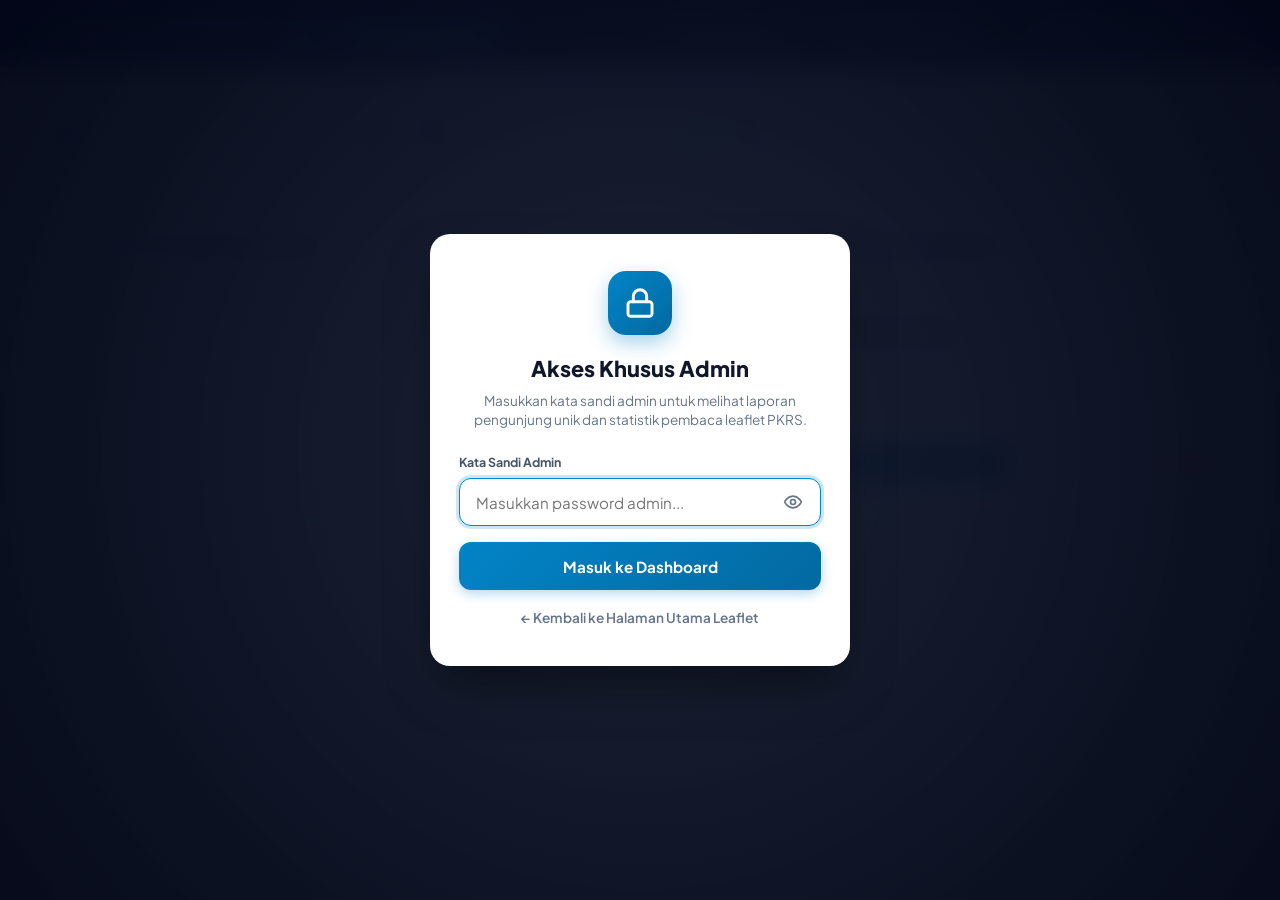
==== commit 9f4e6a96: "feat(tracker): pasang Google Apps Script webhook URL dan integrasi cloud sync di laporan" ====
--- a/laporan.html
+++ b/laporan.html
@@ -634,6 +634,7 @@
         <div>
           <span style="font-weight: 800; font-size: 1.05rem;">Laporan Pengunjung PKRS</span>
           <span class="admin-badge">ADMIN</span>
+          <span class="admin-badge" id="data-source-badge" style="background: #0284c7; margin-left: 4px;">Penyimpanan Terhubung</span>
         </div>
       </div>
 
@@ -953,10 +954,45 @@
     }
 
     // Load & Render Data
-    function loadDashboardData() {
-      // Ambil log lokal
-      allLogs = window.VisitorTracker.getLocalLogs();
+    async function loadDashboardData() {
+      // 1. Ambil log lokal terlebih dahulu
+      const localLogs = window.VisitorTracker.getLocalLogs();
+      allLogs = localLogs;
       applyFilters();
+
+      const statusEl = document.getElementById("data-source-badge");
+
+      // 2. Jika Webhook Google Sheets terpasang, coba sinkronkan data cloud terpusat
+      const webhookUrl = window.APP_CONFIG?.TRACKER_WEBHOOK_URL;
+      if (webhookUrl && webhookUrl.startsWith("https://script.google.com")) {
+        if (statusEl) {
+          statusEl.textContent = "Menyinkronkan Cloud...";
+          statusEl.style.background = "#d97706";
+        }
+
+        try {
+          const res = await fetch(webhookUrl);
+          if (res.ok) {
+            const cloudLogs = await res.json();
+            if (Array.isArray(cloudLogs) && cloudLogs.length > 0) {
+              allLogs = cloudLogs;
+              applyFilters();
+              if (statusEl) {
+                statusEl.textContent = `Google Sheets (${cloudLogs.length} Data Terpusat)`;
+                statusEl.style.background = "#10b981";
+              }
+              return;
+            }
+          }
+        } catch (err) {
+          console.log("Menggunakan log penyimpanan lokal browser:", err);
+        }
+      }
+
+      if (statusEl) {
+        statusEl.textContent = `Lokal Browser (${allLogs.length} Data)`;
+        statusEl.style.background = "#0284c7";
+      }
     }
 
     function applyFilters() {
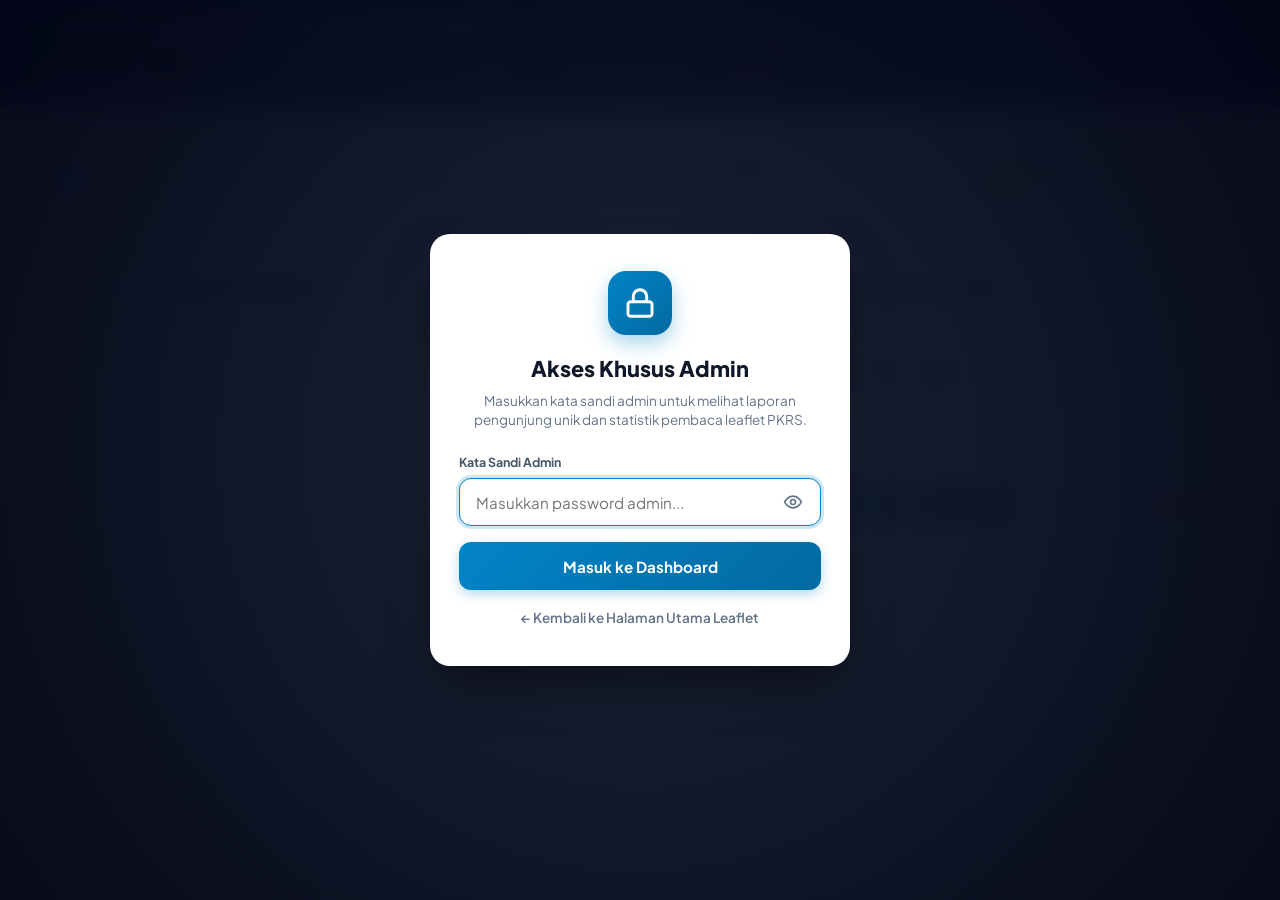
==== commit 189237f5: "feat(assets): tambahkan file qrcode PNG beresolusi tinggi dan poster standee cetak A4" ====
--- a/laporan.html
+++ b/laporan.html
@@ -647,6 +647,15 @@
           <svg width="15" height="15" viewBox="0 0 24 24" fill="none" stroke="currentColor" stroke-width="2"><circle cx="12" cy="12" r="10"/><path d="M9.09 9a3 3 0 0 1 5.83 1c0 2-3 3-3 3"/><line x1="12" y1="17" x2="12.01" y2="17"/></svg>
           Panduan Google Sheet
         </button>
+        <a href="qrcode-poster.png" download="Poster_QR_Leaflet_PKRS.png" class="admin-btn" title="Unduh Poster QR Standee Siap Cetak A4">
+          <svg width="15" height="15" viewBox="0 0 24 24" fill="none" stroke="currentColor" stroke-width="2">
+            <rect x="3" y="3" width="7" height="7" rx="1"></rect>
+            <rect x="14" y="3" width="7" height="7" rx="1"></rect>
+            <rect x="14" y="14" width="7" height="7" rx="1"></rect>
+            <rect x="3" y="14" width="7" height="7" rx="1"></rect>
+          </svg>
+          Unduh Poster QR
+        </a>
         <a href="index.html" class="admin-btn">
           <svg width="15" height="15" viewBox="0 0 24 24" fill="none" stroke="currentColor" stroke-width="2"><path d="m3 9 9-7 9 7v11a2 2 0 0 1-2 2H5a2 2 0 0 1-2-2z"/><polyline points="9 22 9 12 15 12 15 22"/></svg>
           Buka Katalog Web
